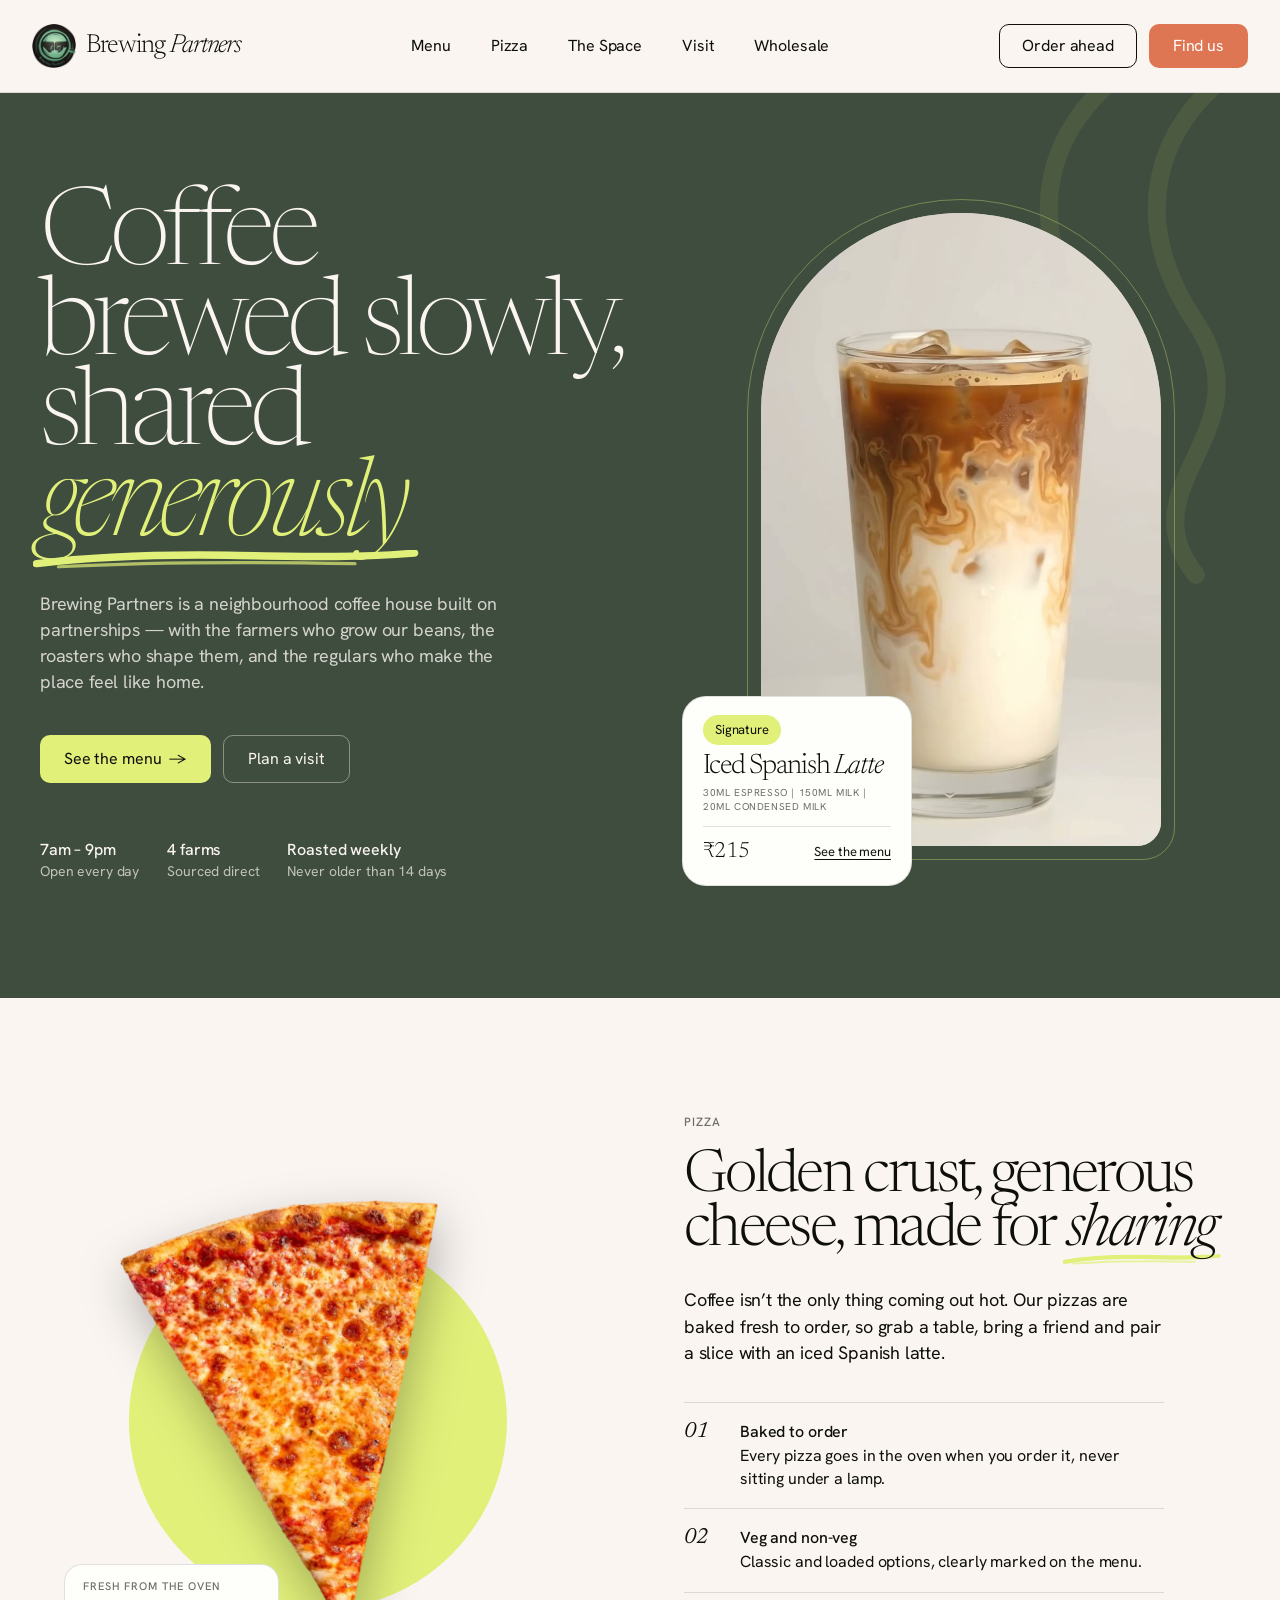
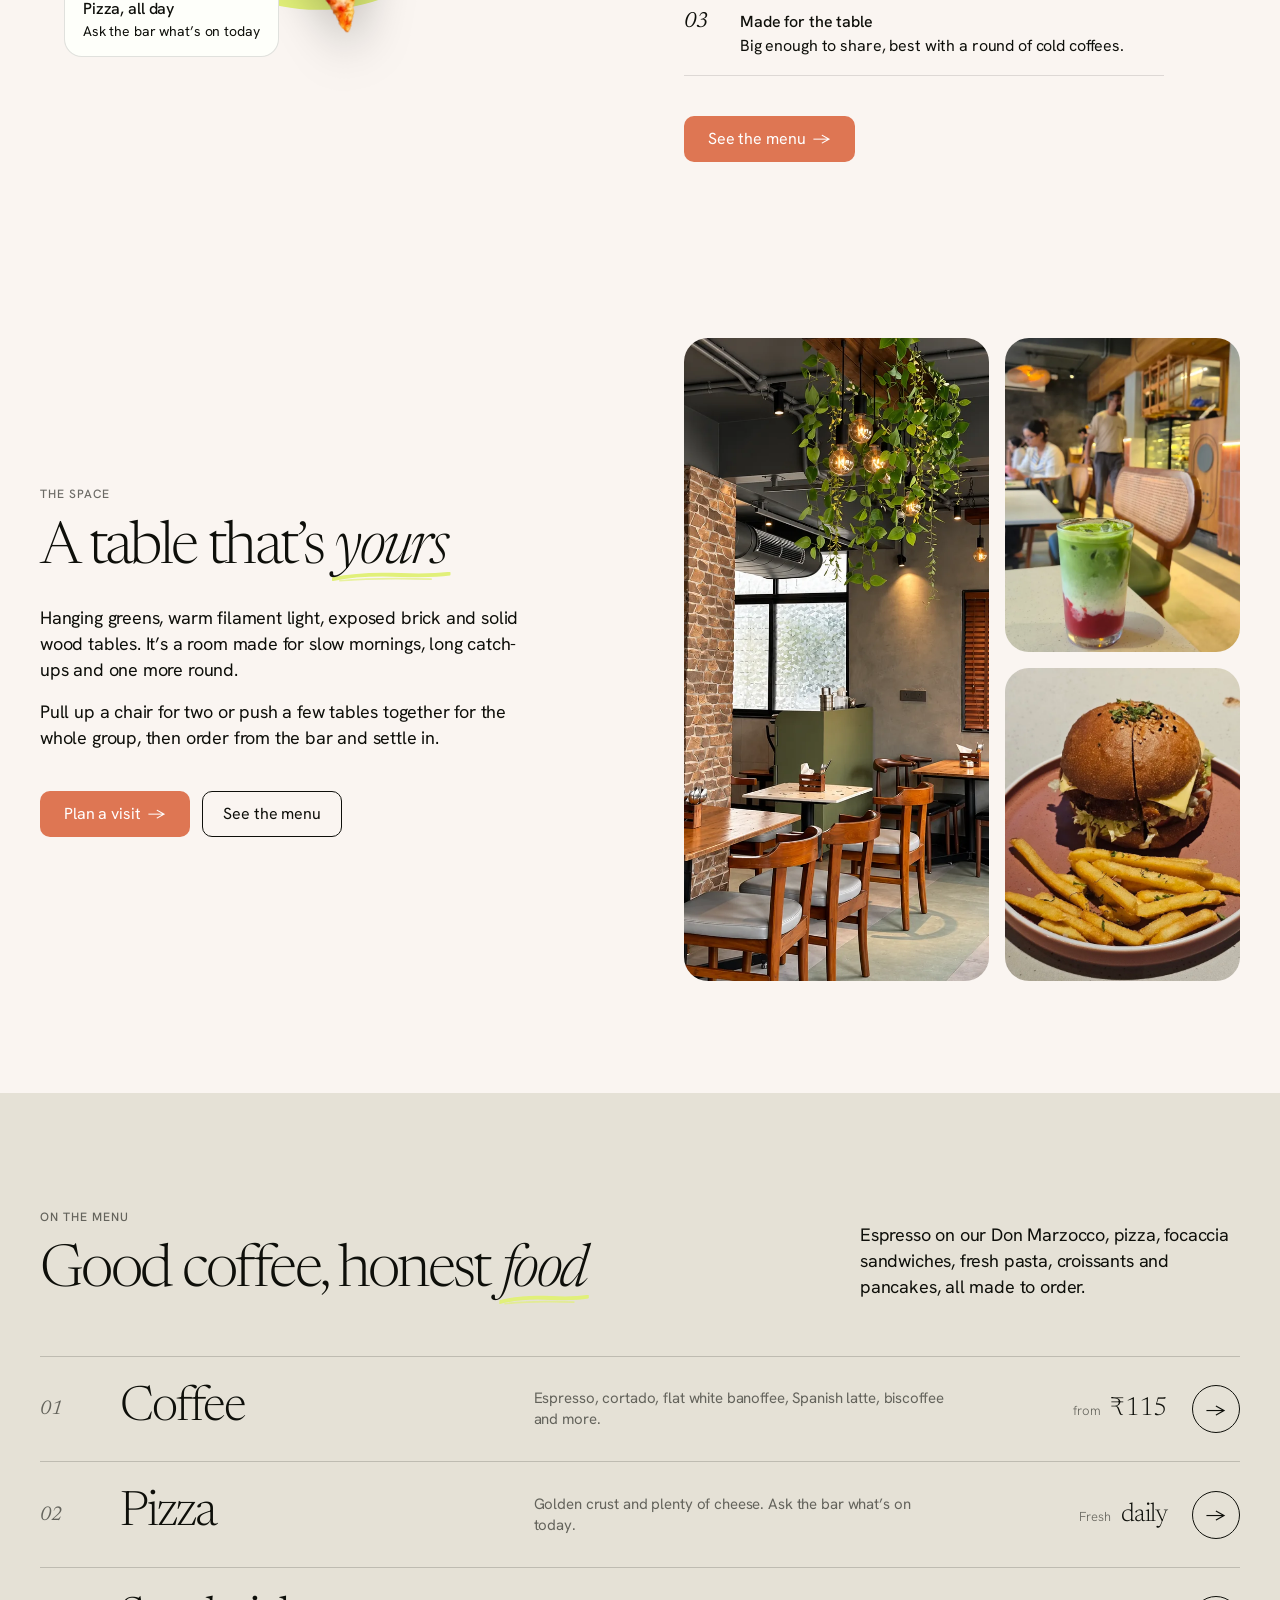
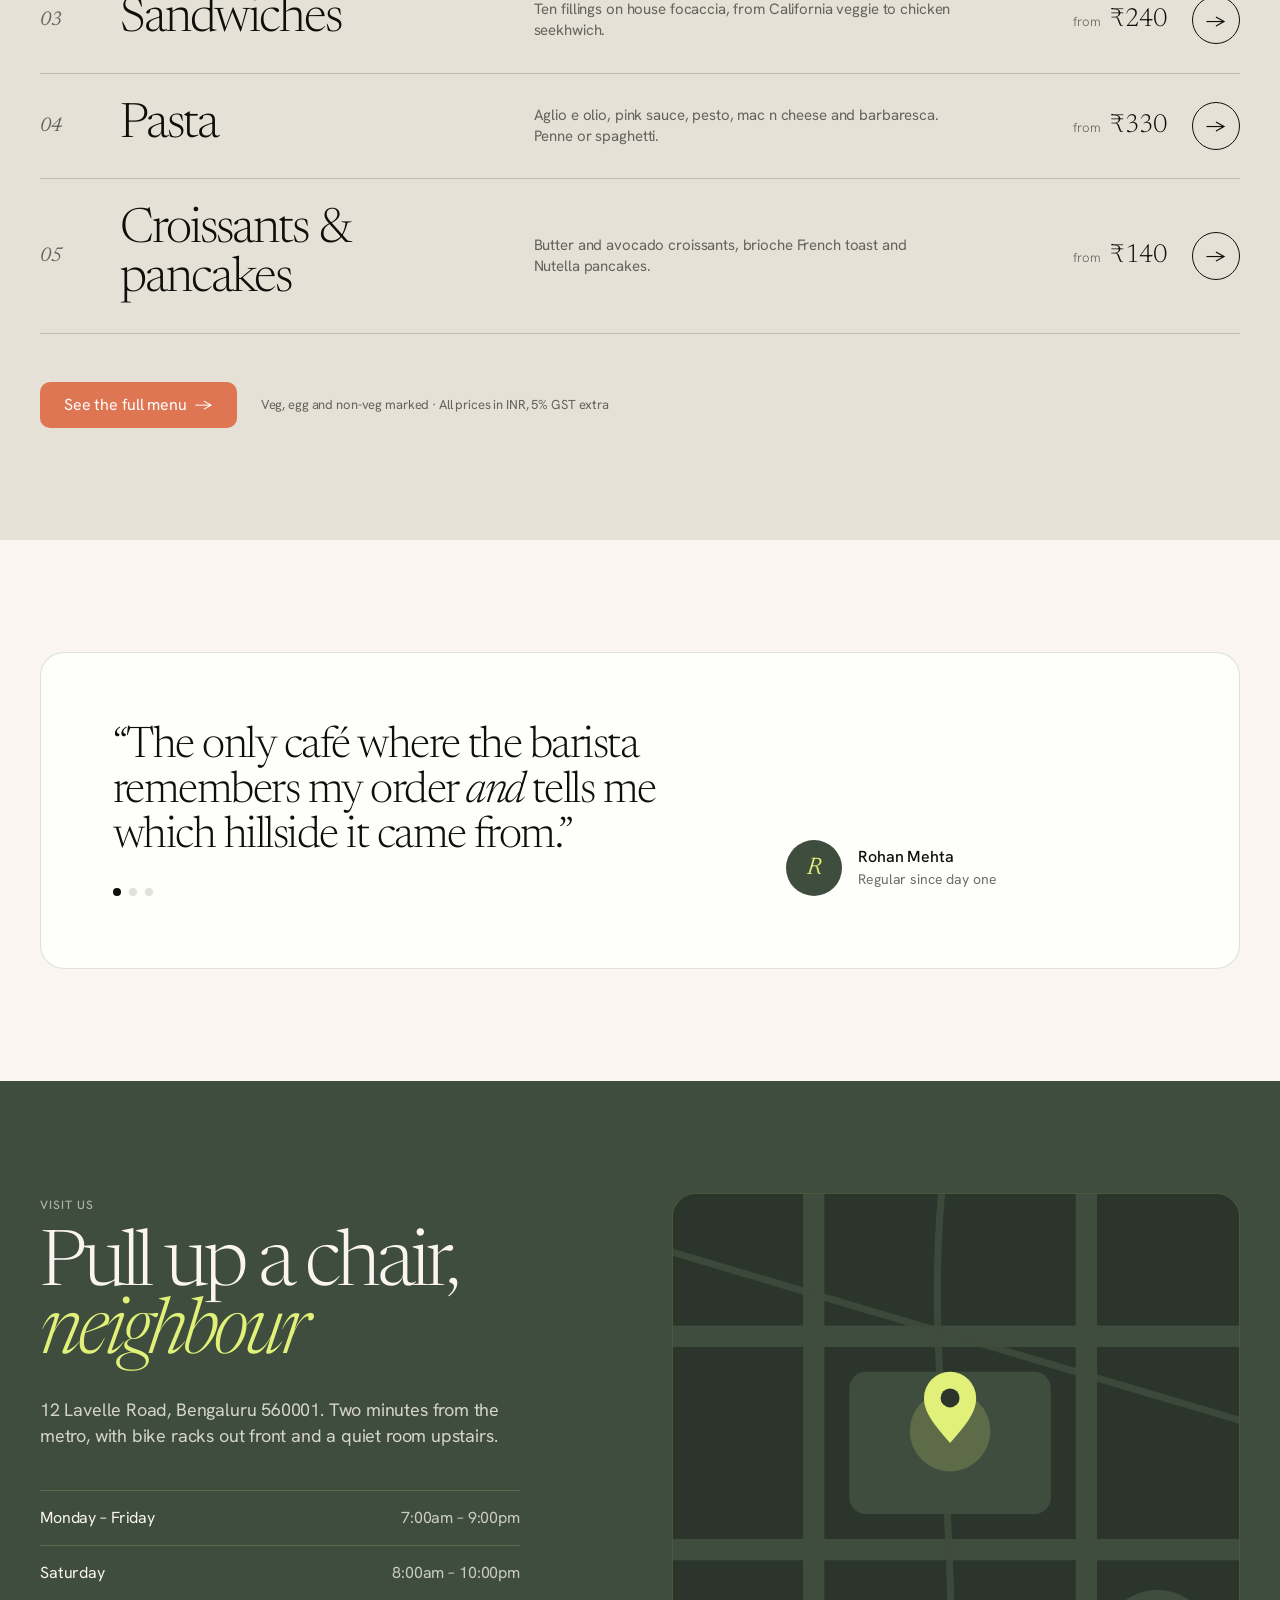
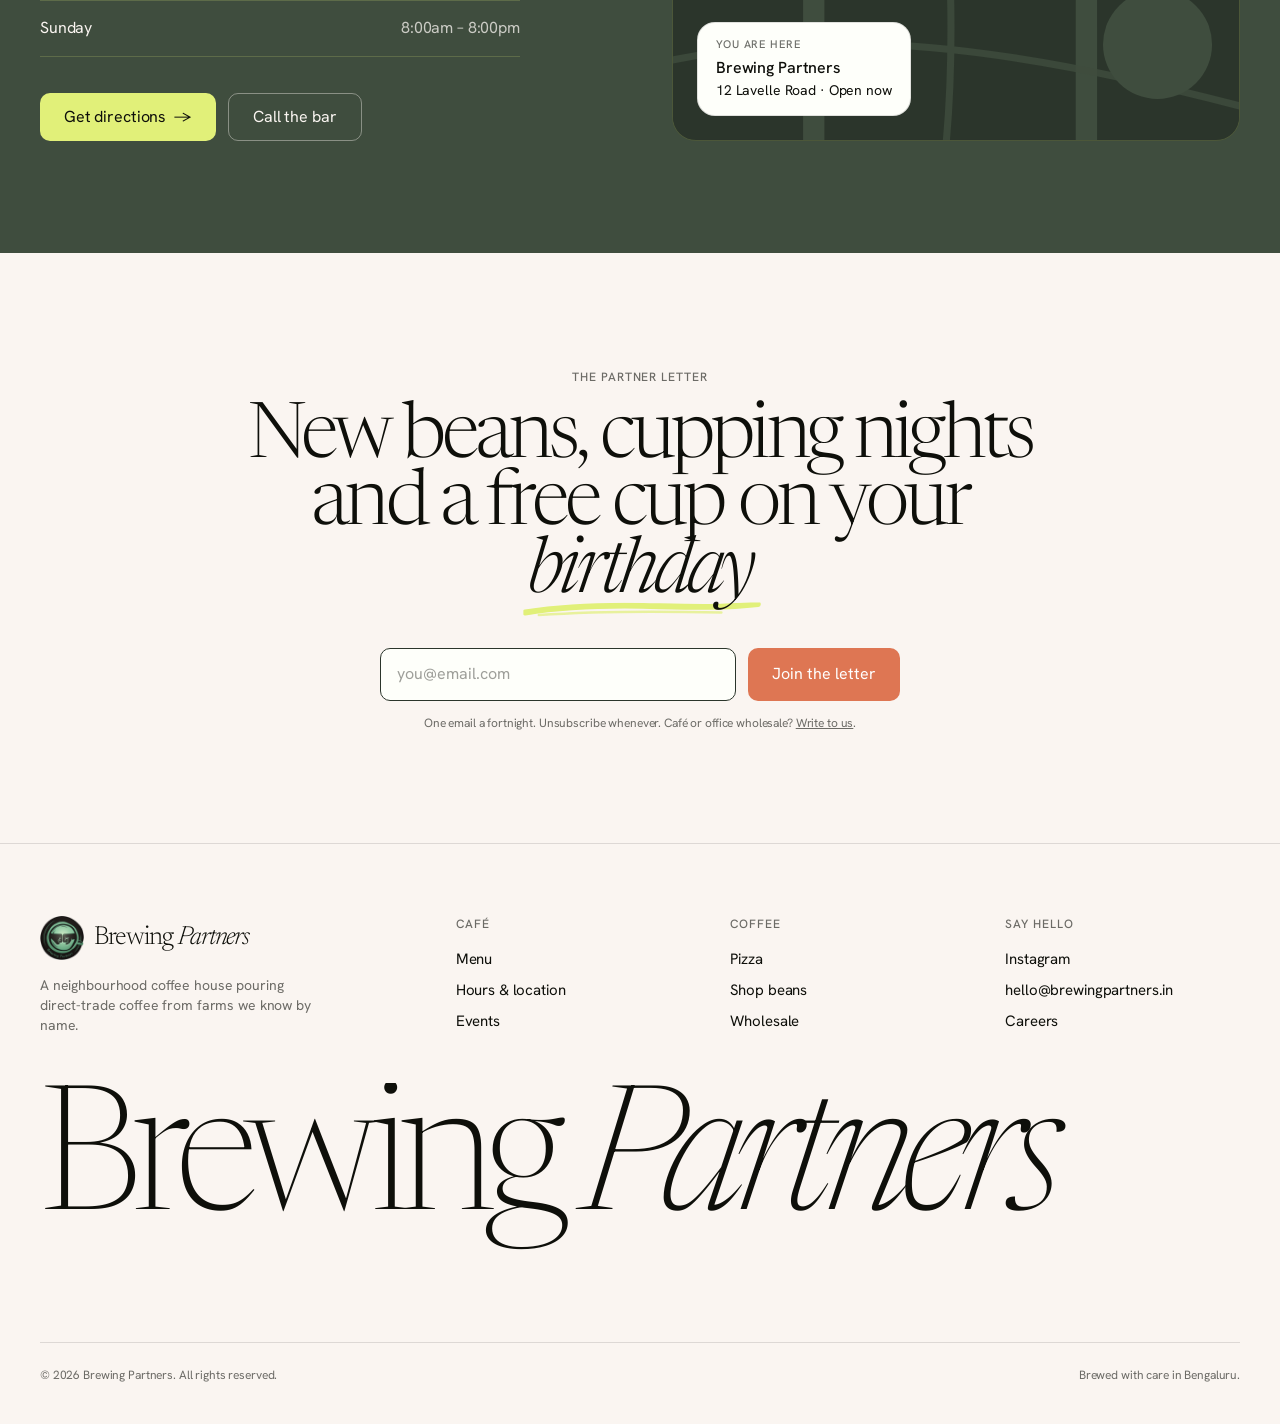
==== index.html @ fd9e10a8 "Add Brewing Partners landing page and menu Static site with a landing page (rotating iced Spanish la" ====
<!doctype html>
<html lang="en">
<head>
  <meta charset="utf-8">
  <meta name="viewport" content="width=device-width, initial-scale=1">
  <title>Brewing Partners — Coffee brewed slowly, shared generously</title>
  <meta name="description" content="Brewing Partners is a neighbourhood coffee house pouring single-origin coffee from farms we know by name.">
  <link rel="icon" type="image/png" href="assets/favicon.png">
  <link rel="apple-touch-icon" href="assets/logo-192.png">
  <link rel="preconnect" href="https://fonts.googleapis.com">
  <link rel="preconnect" href="https://fonts.gstatic.com" crossorigin>
  <link href="https://fonts.googleapis.com/css2?family=Hanken+Grotesk:wght@300;400;500&family=Newsreader:ital,opsz,wght@0,6..72,200;0,6..72,300;0,6..72,400;1,6..72,200;1,6..72,300;1,6..72,400&display=swap" rel="stylesheet">
  <link rel="stylesheet" href="css/styles.css">
  <script>document.documentElement.classList.add('js')</script>
</head>
<body>

  <!-- Nav -->
  <header class="nav" id="nav">
    <div class="container">
      <a href="#" class="logo" aria-label="Brewing Partners home">
        <img src="assets/logo-192.png" alt="" width="44" height="44">
        <span>Brewing <em>Partners</em></span>
      </a>
      <ul class="nav-links">
        <li><a href="menu.html">Menu</a></li>
        <li><a href="#pizza">Pizza</a></li>
        <li><a href="#space">The Space</a></li>
        <li><a href="#visit">Visit</a></li>
        <li><a href="#wholesale">Wholesale</a></li>
      </ul>
      <div class="nav-actions">
        <a href="menu.html" class="btn btn-outline">Order ahead</a>
        <a href="#visit" class="btn btn-primary">Find us</a>
        <button class="nav-toggle" aria-label="Open menu" aria-expanded="false"><span></span><span></span></button>
      </div>
    </div>
  </header>

  <main>
    <!-- Hero -->
    <section class="hero on-dark">
      <svg class="hero-steam" viewBox="0 0 200 300" fill="none" aria-hidden="true">
        <path d="M60 290c-40-50 40-80 0-140S40 40 80 10" stroke="#e1f079" stroke-width="10" stroke-linecap="round"/>
        <path d="M120 290c-40-50 40-80 0-140s-20-110 20-140" stroke="#e1f079" stroke-width="10" stroke-linecap="round"/>
      </svg>
      <div class="container hero-grid">
        <div>
          <h1 class="display">Coffee brewed slowly, shared <span class="mark">generously</span></h1>
          <p class="lead">Brewing Partners is a neighbourhood coffee house built on partnerships — with the farmers who grow our beans, the roasters who shape them, and the regulars who make the place feel like home.</p>
          <div class="hero-ctas">
            <a href="menu.html" class="btn btn-lime">See the menu <span class="arrow">→</span></a>
            <a href="#visit" class="btn btn-ghost-light">Plan a visit</a>
          </div>
          <div class="hero-meta">
            <div><strong>7am – 9pm</strong>Open every day</div>
            <div><strong>4 farms</strong>Sourced direct</div>
            <div><strong>Roasted weekly</strong>Never older than 14 days</div>
          </div>
        </div>

        <div class="stage">
          <div class="arch-frame">
            <video autoplay muted loop playsinline preload="auto" poster="assets/spanish-latte-poster.jpg" aria-label="An iced Spanish latte slowly rotating">
              <source src="assets/spanish-latte.mp4" type="video/mp4">
            </video>
          </div>

          <div class="card-float drink-card">
            <span class="chip lime">Signature</span>
            <div class="drink-title">Iced Spanish <em>Latte</em></div>
            <p class="drink-desc">30ml espresso | 150ml milk | 20ml condensed milk</p>
            <div class="drink-price"><span class="price">₹215</span><a href="menu.html#coffee">See the menu</a></div>
          </div>
          </div>
        </div>
      </div>
    </section>


    <!-- Feature: pizza -->
    <section class="feature" id="pizza">
      <div class="container feature-grid">
        <div class="feature-media pizza-media reveal">
          <div class="pizza-sun" aria-hidden="true"></div>
          <img src="assets/menu-pizza.webp" alt="A slice of cheese pizza with a golden crust" width="450" height="600" loading="lazy">
          <div class="media-badge">
            <div class="label-sm">Fresh from the oven</div>
            <div class="order-name">Pizza, all day</div>
            <div class="order-detail">Ask the bar what’s on today</div>
          </div>
        </div>
        <div class="feature-copy reveal">
          <span class="eyebrow">Pizza</span>
          <h2 class="h2">Golden crust, generous cheese, made for <span class="mark">sharing</span></h2>
          <p class="lead">Coffee isn’t the only thing coming out hot. Our pizzas are baked fresh to order, so grab a table, bring a friend and pair a slice with an iced Spanish latte.</p>
          <ul class="feature-list">
            <li><span class="num">01</span><div><b>Baked to order</b>Every pizza goes in the oven when you order it, never sitting under a lamp.</div></li>
            <li><span class="num">02</span><div><b>Veg and non-veg</b>Classic and loaded options, clearly marked on the menu.</div></li>
            <li><span class="num">03</span><div><b>Made for the table</b>Big enough to share, best with a round of cold coffees.</div></li>
          </ul>
          <div class="hero-ctas">
            <a href="menu.html" class="btn btn-primary">See the menu <span class="arrow">→</span></a>
          </div>
        </div>
      </div>
    </section>

    <!-- Feature: space -->
    <section class="feature" id="space">
      <div class="container feature-grid reverse">
        <div class="space-collage reveal">
          <img class="tall" src="assets/space-interior.webp" alt="Inside Brewing Partners: wooden tables, exposed brick and hanging plants under warm filament lights" width="1000" height="1250" loading="lazy">
          <img src="assets/space-matcha.webp" alt="An iced layered matcha drink on a table in the café" width="720" height="961" loading="lazy">
          <img src="assets/space-burger.webp" alt="A burger with fries served on a terracotta plate" width="720" height="960" loading="lazy">
        </div>
        <div class="feature-copy reveal">
          <span class="eyebrow">The space</span>
          <h2 class="h2">A table that’s <span class="mark">yours</span></h2>
          <p class="lead">Hanging greens, warm filament light, exposed brick and solid wood tables. It’s a room made for slow mornings, long catch-ups and one more round.</p>
          <p class="lead">Pull up a chair for two or push a few tables together for the whole group, then order from the bar and settle in.</p>
          <div class="hero-ctas">
            <a href="#visit" class="btn btn-primary">Plan a visit <span class="arrow">→</span></a>
            <a href="menu.html" class="btn btn-outline">See the menu</a>
          </div>
        </div>
      </div>
    </section>

    <!-- Menu -->
    <section class="menu" id="menu">
      <div class="container">
        <div class="section-head reveal">
          <div>
            <span class="eyebrow">On the menu</span>
            <h2 class="h2">Good coffee, honest <span class="mark">food</span></h2>
          </div>
          <p class="lead">Espresso on our Don Marzocco, pizza, focaccia sandwiches, fresh pasta, croissants and pancakes, all made to order.</p>
        </div>
        <div class="menu-index">
          <a href="menu.html#coffee" class="mi-row reveal">
            <span class="mi-num">01</span>
            <span class="mi-name">Coffee</span>
            <span class="mi-desc">Espresso, cortado, flat white banoffee, Spanish latte, biscoffee and more.</span>
            <span class="mi-price"><small>from</small> ₹115</span>
            <span class="mi-arrow" aria-hidden="true">→</span>
          </a>
          <a href="menu.html" class="mi-row reveal">
            <span class="mi-num">02</span>
            <span class="mi-name">Pizza</span>
            <span class="mi-desc">Golden crust and plenty of cheese. Ask the bar what’s on today.</span>
            <span class="mi-price"><small>Fresh</small> daily</span>
            <span class="mi-arrow" aria-hidden="true">→</span>
          </a>
          <a href="menu.html#sandwiches" class="mi-row reveal">
            <span class="mi-num">03</span>
            <span class="mi-name">Sandwiches</span>
            <span class="mi-desc">Ten fillings on house focaccia, from California veggie to chicken seekhwich.</span>
            <span class="mi-price"><small>from</small> ₹240</span>
            <span class="mi-arrow" aria-hidden="true">→</span>
          </a>
          <a href="menu.html#pasta" class="mi-row reveal">
            <span class="mi-num">04</span>
            <span class="mi-name">Pasta</span>
            <span class="mi-desc">Aglio e olio, pink sauce, pesto, mac n cheese and barbaresca. Penne or spaghetti.</span>
            <span class="mi-price"><small>from</small> ₹330</span>
            <span class="mi-arrow" aria-hidden="true">→</span>
          </a>
          <a href="menu.html#croissants" class="mi-row reveal">
            <span class="mi-num">05</span>
            <span class="mi-name">Croissants &amp; pancakes</span>
            <span class="mi-desc">Butter and avocado croissants, brioche French toast and Nutella pancakes.</span>
            <span class="mi-price"><small>from</small> ₹140</span>
            <span class="mi-arrow" aria-hidden="true">→</span>
          </a>
        </div>
        <div class="menu-foot">
          <a href="menu.html" class="btn btn-primary">See the full menu <span class="arrow">→</span></a>
          <span class="menu-foot-note">Veg, egg and non-veg marked · All prices in INR, 5% GST extra</span>
        </div>
      </div>
    </section>


    <!-- Quote -->
    <section class="quote">
      <div class="container">
        <div class="quote-card reveal">
          <div>
            <blockquote id="quote-text">“The only café where the barista remembers my order <em>and</em> tells me which hillside it came from.”</blockquote>
            <div class="quote-dots" role="tablist" aria-label="Testimonials">
              <button class="active" aria-label="Testimonial 1"></button>
              <button aria-label="Testimonial 2"></button>
              <button aria-label="Testimonial 3"></button>
            </div>
          </div>
          <div class="quote-by">
            <div class="avatar" id="quote-initial">R</div>
            <div><b id="quote-name">Rohan Mehta</b><span id="quote-role">Regular since day one</span></div>
          </div>
        </div>
      </div>
    </section>

    <!-- Visit -->
    <section class="visit on-dark" id="visit">
      <div class="container visit-grid">
        <div class="reveal">
          <span class="eyebrow" style="color:rgba(250,245,241,.6)">Visit us</span>
          <h2 class="h1">Pull up a chair, <span class="mark">neighbour</span></h2>
          <p class="lead">12 Lavelle Road, Bengaluru 560001. Two minutes from the metro, with bike racks out front and a quiet room upstairs.</p>
          <div class="hours">
            <div><span>Monday – Friday</span><span>7:00am – 9:00pm</span></div>
            <div><span>Saturday</span><span>8:00am – 10:00pm</span></div>
            <div><span>Sunday</span><span>8:00am – 8:00pm</span></div>
          </div>
          <div class="hero-ctas">
            <a href="#" class="btn btn-lime">Get directions <span class="arrow">→</span></a>
            <a href="tel:+910000000000" class="btn btn-ghost-light">Call the bar</a>
          </div>
        </div>
        <div class="map-card reveal">
          <svg viewBox="0 0 500 460" preserveAspectRatio="xMidYMid slice" aria-hidden="true">
            <rect width="500" height="460" fill="#2b352b"/>
            <g stroke="#3f4d3e" stroke-width="18" fill="none" stroke-linecap="round">
              <path d="M-20 120h540M-20 300h540M130 -20v500M360 -20v500"/>
            </g>
            <g stroke="#3f4d3e" stroke-width="6" fill="none" opacity=".8">
              <path d="M-20 40l540 160M-20 400c160-40 320-20 540 40M240 -20c-20 160 20 320 0 500"/>
            </g>
            <rect x="160" y="150" width="170" height="120" rx="14" fill="#3f4d3e"/>
            <circle cx="420" cy="380" r="46" fill="#3f4d3e"/>
            <g transform="translate(245 160)">
              <circle cx="0" cy="40" r="34" fill="#e1f079" opacity=".18"/>
              <path d="M0 50c-14-16-22-26-22-38a22 22 0 0 1 44 0c0 12-8 22-22 38z" fill="#e1f079"/>
              <circle cx="0" cy="12" r="8" fill="#2b352b"/>
            </g>
          </svg>
          <div class="media-badge">
            <div class="label-sm">You are here</div>
            <div class="order-name">Brewing Partners</div>
            <div class="order-detail">12 Lavelle Road · Open now</div>
          </div>
        </div>
      </div>
    </section>

    <!-- Newsletter -->
    <section class="signup" id="wholesale">
      <div class="container">
        <span class="eyebrow reveal">The Partner Letter</span>
        <h2 class="h1 reveal">New beans, cupping nights and a free cup on your <span class="mark">birthday</span></h2>
        <form class="signup-form reveal" id="signup-form" novalidate>
          <label for="email" class="sr-only" style="position:absolute;left:-9999px">Email address</label>
          <input class="input" id="email" type="email" placeholder="you@email.com" required>
          <button class="btn btn-primary" type="submit">Join the letter</button>
        </form>
        <p class="form-note" id="form-note">One email a fortnight. Unsubscribe whenever. Café or office wholesale? <a href="mailto:hello@brewingpartners.in" style="text-decoration:underline">Write to us</a>.</p>
      </div>
    </section>
  </main>

  <!-- Footer -->
  <footer class="footer">
    <div class="container">
      <div class="footer-grid">
        <div>
          <a href="#" class="logo">
            <img src="assets/logo-192.png" alt="" width="44" height="44">
            <span>Brewing <em>Partners</em></span>
          </a>
          <p>A neighbourhood coffee house pouring direct-trade coffee from farms we know by name.</p>
        </div>
        <div>
          <h4>Café</h4>
          <ul><li><a href="menu.html">Menu</a></li><li><a href="#visit">Hours &amp; location</a></li><li><a href="#space">Events</a></li></ul>
        </div>
        <div>
          <h4>Coffee</h4>
          <ul><li><a href="#pizza">Pizza</a></li><li><a href="#">Shop beans</a></li><li><a href="#wholesale">Wholesale</a></li></ul>
        </div>
        <div>
          <h4>Say hello</h4>
          <ul><li><a href="#">Instagram</a></li><li><a href="mailto:hello@brewingpartners.in">hello@brewingpartners.in</a></li><li><a href="#">Careers</a></li></ul>
        </div>
      </div>
      <div class="footer-word" aria-hidden="true">Brewing <em>Partners</em></div>
      <div class="footer-base">
        <span>© <span id="year">2026</span> Brewing Partners. All rights reserved.</span>
        <span>Brewed with care in Bengaluru.</span>
      </div>
    </div>
  </footer>

  <script src="js/main.js"></script>
</body>
</html>
---- css/styles.css ----
/* ==========================================================================
   Brewing Partners — Landing page
   Design language adapted from the Kindsight style reference:
   cream paper, olive ink, terracotta CTA, one flash of chartreuse.
   ========================================================================== */

:root {
  /* Colors */
  --color-cream-paper: #faf5f1;
  --color-soft-linen: #fefffa;
  --color-ink-black: #0e0f0a;
  --color-pure-white: #ffffff;
  --color-warm-sand: #e5e1d6;
  --color-olive-grove: #3f4d3e;
  --color-chartreuse-spark: #e1f079;
  --color-terracotta-cta: #de7653;
  --color-coral-outline: #e7573d;
  --color-deep-olive: #2b352b;

  --hairline: rgba(14, 15, 10, 0.12);
  --hairline-dark: rgba(225, 240, 121, 0.18);
  --ink-60: rgba(14, 15, 10, 0.6);

  /* Fonts — free substitutes for Times Now / Founders Grotesk */
  --font-display: 'Newsreader', 'Times New Roman', serif;
  --font-body: 'Hanken Grotesk', ui-sans-serif, system-ui, -apple-system, 'Segoe UI', sans-serif;

  /* Radii */
  --radius-cards: 24px;
  --radius-badges: 18px;
  --radius-buttons: 10px;
  --radius-pill: 50px;

  /* Layout */
  --page-max: 1200px;
  --gutter: 32px;
  --section-y: 112px;
}

/* ---------- Base ---------- */
*, *::before, *::after { box-sizing: border-box; }

html { scroll-behavior: smooth; }

body {
  margin: 0;
  background: var(--color-cream-paper);
  color: var(--color-ink-black);
  font-family: var(--font-body);
  font-size: 16px;
  line-height: 1.4;
  letter-spacing: -0.008em;
  -webkit-font-smoothing: antialiased;
}

img, svg { display: block; max-width: 100%; }
a { color: inherit; text-decoration: none; }
p { margin: 0; }

.container {
  max-width: calc(var(--page-max) + var(--gutter) * 2);
  margin: 0 auto;
  padding: 0 var(--gutter);
}

/* ---------- Type ---------- */
.display, .h1, .h2, .h3 {
  font-family: var(--font-display);
  font-weight: 300;
  margin: 0;
}
.display { font-size: clamp(56px, 8.4vw, 116px); line-height: 0.84; letter-spacing: -0.055em; font-weight: 200; }
.h1      { font-size: clamp(44px, 6vw, 80px);  line-height: 0.88; letter-spacing: -0.05em; }
.h2      { font-size: clamp(38px, 4.6vw, 60px); line-height: 0.92; letter-spacing: -0.045em; }
.h3      { font-size: clamp(28px, 3vw, 40px);  line-height: 1;    letter-spacing: -0.034em; }

.lead { font-size: 18px; line-height: 1.45; letter-spacing: -0.01em; max-width: 480px; }
.eyebrow {
  display: inline-block;
  font-size: 12px;
  font-weight: 500;
  letter-spacing: 0.08em;
  text-transform: uppercase;
  color: var(--ink-60);
  margin-bottom: 20px;
}

/* The signature gesture: one italic word, hand-drawn chartreuse underline */
.mark {
  font-style: italic;
  position: relative;
  white-space: nowrap;
  z-index: 0;
}
.mark::after {
  content: '';
  position: absolute;
  left: -2%;
  right: -4%;
  bottom: -0.08em;
  height: 0.2em;
  z-index: -1;
  clip-path: inset(0 0 0 0);
  background: url("data:image/svg+xml,%3Csvg xmlns='http://www.w3.org/2000/svg' viewBox='0 0 300 20' preserveAspectRatio='none'%3E%3Cpath d='M3 13c40-6 92-9 148-8 52 1 98 3 145-2' fill='none' stroke='%23e1f079' stroke-width='7' stroke-linecap='round'/%3E%3Cpath d='M20 16c60-4 140-5 230-3' fill='none' stroke='%23e1f079' stroke-width='3' stroke-linecap='round' opacity='.7'/%3E%3C/svg%3E") no-repeat center / 100% 100%;
}
.on-dark .mark { color: var(--color-chartreuse-spark); }

/* Draw the underline left-to-right when the word scrolls into view.
   Hidden only when JS is running, so it still shows without JS. */
.js .mark::after {
  clip-path: inset(0 100% 0 0);
  transition: clip-path 1s cubic-bezier(.65, 0, .35, 1) .35s;
}
.js .mark.drawn::after { clip-path: inset(0 0 0 0); }
@media (prefers-reduced-motion: reduce) {
  .js .mark::after { clip-path: inset(0 0 0 0); transition: none; }
}

/* ---------- Buttons ---------- */
.btn {
  display: inline-flex;
  align-items: center;
  justify-content: center;
  gap: 8px;
  font-family: var(--font-body);
  font-size: 16px;
  font-weight: 400;
  line-height: 1;
  padding: 15px 24px;
  border-radius: var(--radius-buttons);
  border: 0;
  cursor: pointer;
  transition: transform .2s ease, background-color .2s ease, color .2s ease;
}
.btn:hover { transform: translateY(-1px); }
.btn-primary { background: var(--color-terracotta-cta); color: var(--color-pure-white); }
.btn-primary:hover { background: #d1673f; }
.btn-lime { background: var(--color-chartreuse-spark); color: var(--color-ink-black); }
.btn-outline { background: transparent; color: var(--color-ink-black); border: 1px solid var(--color-ink-black); padding: 10px 20px; }
.btn-ghost-light { background: transparent; color: var(--color-cream-paper); border: 1px solid rgba(250,245,241,.4); }
.btn-ghost-light:hover { border-color: var(--color-cream-paper); }
.btn-pill { background: transparent; color: var(--color-coral-outline); border: 2px solid var(--color-coral-outline); border-radius: var(--radius-pill); padding: 12px 24px; }
.btn .arrow { transition: transform .2s ease; }
.btn:hover .arrow { transform: translateX(3px); }

/* ---------- Nav ---------- */
.nav {
  background: var(--color-cream-paper);
  border-bottom: 1px solid var(--hairline);
}
.nav .container {
  display: flex;
  align-items: center;
  justify-content: space-between;
  max-width: calc(1360px + var(--gutter) * 2);
  height: 92px;
  gap: 32px;
}
.logo {
  display: flex;
  align-items: center;
  gap: 10px;
  font-family: var(--font-display);
  font-size: 26px;
  font-weight: 300;
  letter-spacing: -0.04em;
}
.logo em { font-style: italic; }
.logo img { width: 44px; height: 44px; flex: none; }
.nav-links { display: flex; gap: 16px; list-style: none; margin: 0; padding: 0; }
.nav-links a { padding: 10px 12px; font-size: 16px; border-radius: 6px; transition: background .2s; }
.nav-links a:hover { background: var(--color-warm-sand); }
.nav-actions { display: flex; gap: 12px; align-items: center; }
.nav-actions .btn-outline { padding: 13px 22px; }
.nav-actions .btn-primary { padding: 14px 24px; }
.nav-toggle {
  display: none;
  background: none;
  border: 1px solid var(--color-ink-black);
  border-radius: var(--radius-buttons);
  width: 44px; height: 44px;
  cursor: pointer;
}
.nav-toggle span { display: block; width: 18px; height: 1px; background: var(--color-ink-black); margin: 5px auto; }

/* ---------- Hero ---------- */
.hero {
  background: var(--color-olive-grove);
  color: var(--color-cream-paper);
  padding: 96px 0 112px;
  overflow: hidden;
  position: relative;
}
.hero-grid {
  display: grid;
  grid-template-columns: 1.05fr 1fr;
  gap: 56px;
  align-items: center;
}
.hero .display { color: var(--color-cream-paper); }
.hero .lead { color: rgba(250, 245, 241, 0.8); margin-top: 36px; }
.hero-ctas { display: flex; flex-wrap: wrap; gap: 12px; margin-top: 40px; }
.hero-meta {
  display: flex;
  gap: 28px;
  margin-top: 56px;
  font-size: 14px;
  color: rgba(250, 245, 241, 0.7);
}
.hero-meta strong { display: block; color: var(--color-cream-paper); font-weight: 500; font-size: 16px; }

/* Hero stage — rotating iced Spanish latte in an arch, echoing the printed menu */
.stage {
  position: relative;
  display: flex;
  justify-content: center;
  padding: 24px 0 40px;
}
.arch-frame {
  position: relative;
  width: 400px;
  aspect-ratio: 720 / 1140;
  border-radius: 200px 200px var(--radius-cards) var(--radius-cards);
  background: #ddd6ce; /* matches the video's backdrop while it loads */
}
.arch-frame::before {
  content: '';
  position: absolute;
  inset: -14px;
  border: 1px solid rgba(225, 240, 121, 0.35);
  border-radius: 214px 214px 32px 32px;
  pointer-events: none;
}
.arch-frame video {
  display: block;
  width: 100%;
  height: 100%;
  object-fit: cover;
  border-radius: inherit;
}
.card-float {
  position: absolute;
  background: var(--color-soft-linen);
  color: var(--color-ink-black);
  border: 1px solid var(--hairline);
  border-radius: var(--radius-cards);
  box-shadow: 0 1px 2px rgba(14, 15, 10, 0.04);
}
.label-sm { font-size: 11px; font-weight: 500; letter-spacing: .08em; text-transform: uppercase; color: var(--ink-60); }
.chip {
  display: inline-block;
  font-size: 13px;
  padding: 6px 12px;
  border-radius: var(--radius-badges);
  background: var(--color-warm-sand);
}
.chip.lime { background: var(--color-chartreuse-spark); }

.drink-card { left: 0; bottom: 0; width: 230px; padding: 18px 20px; }
.drink-title { font-family: var(--font-display); font-weight: 300; font-size: 28px; line-height: .95; letter-spacing: -0.04em; margin-top: 8px; }
.drink-title em { font-style: italic; }
.drink-desc { margin-top: 6px; font-size: 10px; letter-spacing: .06em; text-transform: uppercase; color: var(--ink-60); }
.drink-price {
  display: flex; justify-content: space-between; align-items: center;
  margin-top: 12px; padding-top: 10px;
  border-top: 1px solid var(--hairline);
  font-size: 13px;
}
.drink-price .price { font-family: var(--font-display); font-weight: 300; font-size: 22px; letter-spacing: -0.02em; }
.drink-price a { text-decoration: underline; text-underline-offset: 3px; }

.order-name { font-weight: 500; font-size: 16px; margin-top: 6px; }
.order-detail { font-size: 14px; margin-top: 2px; }

.hero-steam {
  position: absolute;
  right: -60px; top: -40px;
  width: 360px;
  opacity: .08;
  pointer-events: none;
}

/* ---------- Feature sections ---------- */
.feature { padding: 64px 0 var(--section-y); }
#pizza { padding-top: var(--section-y); }
.feature-media.pizza-media { background: transparent; overflow: visible; }
.pizza-sun {
  position: absolute;
  width: 68%;
  aspect-ratio: 1;
  border-radius: 50%;
  background: var(--color-chartreuse-spark);
  top: 50%;
  left: 50%;
  transform: translate(-50%, -54%);
}
.pizza-media img {
  position: absolute;
  top: 50%;
  left: 50%;
  height: 88%;
  width: auto;
  transform: translate(-50%, -54%) rotate(-12deg);
  filter: drop-shadow(0 18px 24px rgba(0, 0, 0, 0.28));
  transition: transform .6s ease;
}
.pizza-media:hover img { transform: translate(-50%, -54%) rotate(-6deg) scale(1.03); }
.pizza-media .media-badge { z-index: 1; }
.feature-grid {
  display: grid;
  grid-template-columns: 1fr 1fr;
  gap: 88px;
  align-items: center;
}
.feature-grid.reverse .feature-media { order: 2; }
.feature-media {
  border-radius: var(--radius-cards);
  overflow: hidden;
  aspect-ratio: 5 / 4.4;
  position: relative;
}
.space-collage {
  display: grid;
  grid-template-columns: 1.3fr 1fr;
  grid-template-rows: 1fr 1fr;
  gap: 16px;
  aspect-ratio: 1 / 1.02;
}
.feature-grid.reverse .space-collage { order: 2; }
.space-collage img {
  width: 100%;
  height: 100%;
  object-fit: cover;
  border-radius: var(--radius-cards);
}
.space-collage .tall { grid-row: span 2; }
.feature-copy .h2 { margin-bottom: 28px; }
.feature-copy .lead + .lead { margin-top: 16px; }
.feature-list {
  list-style: none;
  padding: 0;
  margin: 36px 0 0;
  display: grid;
  gap: 0;
  max-width: 480px;
}
.feature-list li {
  display: grid;
  grid-template-columns: 40px 1fr;
  gap: 16px;
  padding: 18px 0;
  border-top: 1px solid var(--hairline);
  font-size: 16px;
}
.feature-list li:last-child { border-bottom: 1px solid var(--hairline); }
.feature-list .num { font-family: var(--font-display); font-style: italic; font-size: 22px; line-height: 1; }
.feature-list b { font-weight: 500; display: block; margin-bottom: 2px; }

.media-badge {
  position: absolute;
  left: 24px; bottom: 24px;
  background: var(--color-soft-linen);
  border: 1px solid var(--hairline);
  border-radius: var(--radius-badges);
  padding: 14px 18px;
  max-width: 260px;
}
.media-badge .order-name { margin-top: 4px; }

/* ---------- Menu ---------- */
.menu { background: var(--color-warm-sand); padding: var(--section-y) 0; }
.section-head {
  display: flex;
  justify-content: space-between;
  align-items: flex-end;
  gap: 40px;
  margin-bottom: 56px;
}
.section-head .lead { max-width: 380px; }
.menu-index { border-bottom: 1px solid rgba(14, 15, 10, 0.18); }
.mi-row {
  display: grid;
  grid-template-columns: 56px minmax(0, 1.1fr) minmax(0, 1.3fr) 150px 48px;
  align-items: center;
  gap: 24px;
  padding: 28px 0;
  border-top: 1px solid rgba(14, 15, 10, 0.18);
  transition: background-color .25s ease, padding .25s ease;
}
.mi-num { font-family: var(--font-display); font-style: italic; font-size: 20px; color: var(--ink-60); }
.mi-name {
  font-family: var(--font-display);
  font-weight: 300;
  font-size: clamp(32px, 3.8vw, 52px);
  line-height: 1;
  letter-spacing: -0.04em;
}
.mi-desc { font-size: 15px; color: var(--ink-60); max-width: 420px; }
.mi-price {
  font-family: var(--font-display);
  font-weight: 300;
  font-size: 26px;
  letter-spacing: -0.02em;
  text-align: right;
  white-space: nowrap;
}
.mi-price small { font-family: var(--font-body); font-size: 13px; letter-spacing: 0; color: var(--ink-60); margin-right: 4px; }
.mi-arrow {
  width: 48px; height: 48px;
  border-radius: 50%;
  border: 1px solid var(--color-ink-black);
  display: grid; place-items: center;
  font-size: 18px;
  transition: background-color .25s ease, border-color .25s ease, transform .25s ease;
}
.mi-row:hover .mi-name { font-style: italic; }
.mi-row:hover .mi-arrow { background: var(--color-chartreuse-spark); border-color: var(--color-chartreuse-spark); transform: translateX(4px); }
.menu-foot { margin-top: 48px; display: flex; align-items: center; gap: 24px; flex-wrap: wrap; }
.menu-foot-note { font-size: 13px; color: var(--ink-60); }

/* ---------- Quote ---------- */
.quote { padding: var(--section-y) 0; }
.quote-card {
  background: var(--color-soft-linen);
  border: 1px solid var(--hairline);
  border-radius: var(--radius-cards);
  padding: 72px;
  display: grid;
  grid-template-columns: 1.6fr 1fr;
  gap: 64px;
  align-items: end;
}
.quote-card blockquote {
  margin: 0;
  font-family: var(--font-display);
  font-weight: 300;
  font-size: clamp(30px, 3.4vw, 46px);
  line-height: 1.04;
  letter-spacing: -0.035em;
}
.quote-by { display: flex; gap: 16px; align-items: center; }
.avatar {
  width: 56px; height: 56px; border-radius: 50%;
  background: var(--color-olive-grove);
  color: var(--color-chartreuse-spark);
  display: grid; place-items: center;
  font-family: var(--font-display); font-style: italic; font-size: 24px;
  flex: none;
}
.quote-by b { display: block; font-weight: 500; }
.quote-by span { font-size: 14px; color: var(--ink-60); }
.quote-dots { display: flex; gap: 8px; margin-top: 28px; }
.quote-dots button { width: 8px; height: 8px; border-radius: 50%; border: 0; padding: 0; background: var(--hairline); cursor: pointer; }
.quote-dots button.active { background: var(--color-ink-black); }

/* ---------- Visit ---------- */
.visit { background: var(--color-olive-grove); color: var(--color-cream-paper); padding: var(--section-y) 0; }
.visit-grid { display: grid; grid-template-columns: 1fr 1fr; gap: 64px; align-items: stretch; }
.visit .lead { color: rgba(250,245,241,.8); margin-top: 28px; }
.hours {
  margin-top: 40px;
  border-top: 1px solid var(--hairline-dark);
  max-width: 480px;
}
.hours div {
  display: flex; justify-content: space-between;
  padding: 16px 0;
  border-bottom: 1px solid var(--hairline-dark);
  font-size: 16px;
}
.hours div span:last-child { color: rgba(250,245,241,.75); }
.visit .hero-ctas { margin-top: 36px; }
.map-card {
  background: var(--color-deep-olive);
  border-radius: var(--radius-cards);
  border: 1px solid var(--hairline-dark);
  position: relative;
  overflow: hidden;
  min-height: 460px;
}
.map-card svg { position: absolute; inset: 0; width: 100%; height: 100%; }
.map-card .media-badge { color: var(--color-ink-black); }

/* ---------- Newsletter ---------- */
.signup { padding: var(--section-y) 0; text-align: center; }
.signup .h1 { max-width: 880px; margin: 0 auto; }
.signup p.lead { margin: 28px auto 0; text-align: left; }
.signup-form {
  display: flex;
  gap: 12px;
  max-width: 520px;
  margin: 40px auto 0;
}
.input {
  flex: 1;
  font: inherit;
  font-size: 16px;
  color: var(--color-deep-olive);
  background: var(--color-soft-linen);
  border: 1px solid var(--color-deep-olive);
  border-radius: var(--radius-buttons);
  padding: 14px 16px;
  min-width: 0;
}
.input::placeholder { color: rgba(14, 15, 10, .4); }
.input:focus { outline: 2px solid var(--color-chartreuse-spark); outline-offset: 1px; }
.form-note { font-size: 12px; color: var(--ink-60); margin-top: 14px; }
.form-note.ok { color: var(--color-olive-grove); font-weight: 500; }

/* ---------- Footer ---------- */
.footer { border-top: 1px solid var(--hairline); padding: 72px 0 40px; }
.footer-grid { display: grid; grid-template-columns: 1.6fr repeat(3, 1fr); gap: 40px; }
.footer p { font-size: 14px; color: var(--ink-60); margin-top: 16px; max-width: 280px; }
.footer h4 { font-size: 12px; font-weight: 500; letter-spacing: .08em; text-transform: uppercase; color: var(--ink-60); margin: 0 0 16px; }
.footer ul { list-style: none; margin: 0; padding: 0; display: grid; gap: 10px; font-size: 15px; }
.footer ul a:hover { text-decoration: underline; text-underline-offset: 3px; }
.footer-base {
  margin-top: 72px;
  padding-top: 24px;
  border-top: 1px solid var(--hairline);
  display: flex; justify-content: space-between; gap: 16px; flex-wrap: wrap;
  font-size: 12px; color: var(--ink-60);
}
.footer-word {
  font-family: var(--font-display);
  font-weight: 200;
  font-size: clamp(40px, 13.5vw, 200px);
  letter-spacing: -0.065em;
  line-height: 1;
  margin-top: 48px;
  padding-bottom: 0.08em; /* room for the descender on the "g" */
  white-space: nowrap;
  overflow: hidden;
}
.footer-word em { font-style: italic; }

/* ---------- Reveal on scroll ---------- */
.reveal { opacity: 0; transform: translateY(18px); transition: opacity .8s ease, transform .8s ease; }
.reveal.in { opacity: 1; transform: none; }
@media (prefers-reduced-motion: reduce) {
  .reveal { opacity: 1; transform: none; transition: none; }
  html { scroll-behavior: auto; }
}

/* ---------- Responsive ---------- */
@media (max-width: 1080px) {
  .mi-row { grid-template-columns: 40px minmax(0, 1fr) minmax(0, 1.2fr) 130px; }
  .mi-arrow { display: none; }
  .nav-links { display: none; }
  .nav-toggle { display: block; }
  .nav.open .nav-links {
    display: flex; flex-direction: column;
    position: absolute; top: 100%; left: 0; right: 0;
    background: var(--color-cream-paper);
    border-bottom: 1px solid var(--hairline);
    padding: 12px var(--gutter) 24px;
    z-index: 10;
  }
  .nav { position: relative; }
}

@media (max-width: 900px) {
  :root { --section-y: 80px; --gutter: 24px; }
  .hero { padding: 72px 0 80px; }
  .hero-grid, .feature-grid, .visit-grid, .quote-card { grid-template-columns: 1fr; }
  .feature-grid { gap: 48px; }
  .feature-grid.reverse .feature-media, .feature-grid.reverse .space-collage { order: 0; }
  .stage { max-width: 560px; width: 100%; margin: 0 auto; }
  .section-head { flex-direction: column; align-items: flex-start; }
  .quote-card { padding: 48px 32px; gap: 40px; }
  .footer-grid { grid-template-columns: 1fr 1fr; }
}

@media (max-width: 560px) {
  :root { --gutter: 16px; }
  .nav-actions .btn-outline { display: none; }
  .logo { font-size: 22px; white-space: nowrap; }
  .logo img { width: 38px; height: 38px; }
  .btn { white-space: nowrap; }
  .nav-actions .btn-primary { padding: 11px 16px; }
  .stage { flex-direction: column; align-items: center; padding: 16px 0 0; }
  .arch-frame { width: min(300px, 82%); }
  .arch-frame::before { inset: -10px; }
  .drink-card { position: relative; left: auto; bottom: auto; width: min(280px, 86%); margin-top: -40px; padding: 16px 18px; }
  .hero-meta { flex-wrap: wrap; gap: 20px; }
  .mi-row { grid-template-columns: minmax(0, 1fr) auto; gap: 6px 16px; padding: 22px 0; }
  .mi-num { display: none; }
  .mi-desc { grid-column: 1 / -1; grid-row: 2; font-size: 14px; }
  .mi-price { font-size: 22px; }
  .signup-form { flex-direction: column; }
  .pizza-media .media-badge { left: 12px; bottom: 12px; padding: 10px 14px; max-width: 190px; }
  .pizza-media .media-badge .order-name { font-size: 14px; }
  .pizza-media .media-badge .order-detail { font-size: 12px; }
  .footer-grid { grid-template-columns: 1fr; }
}
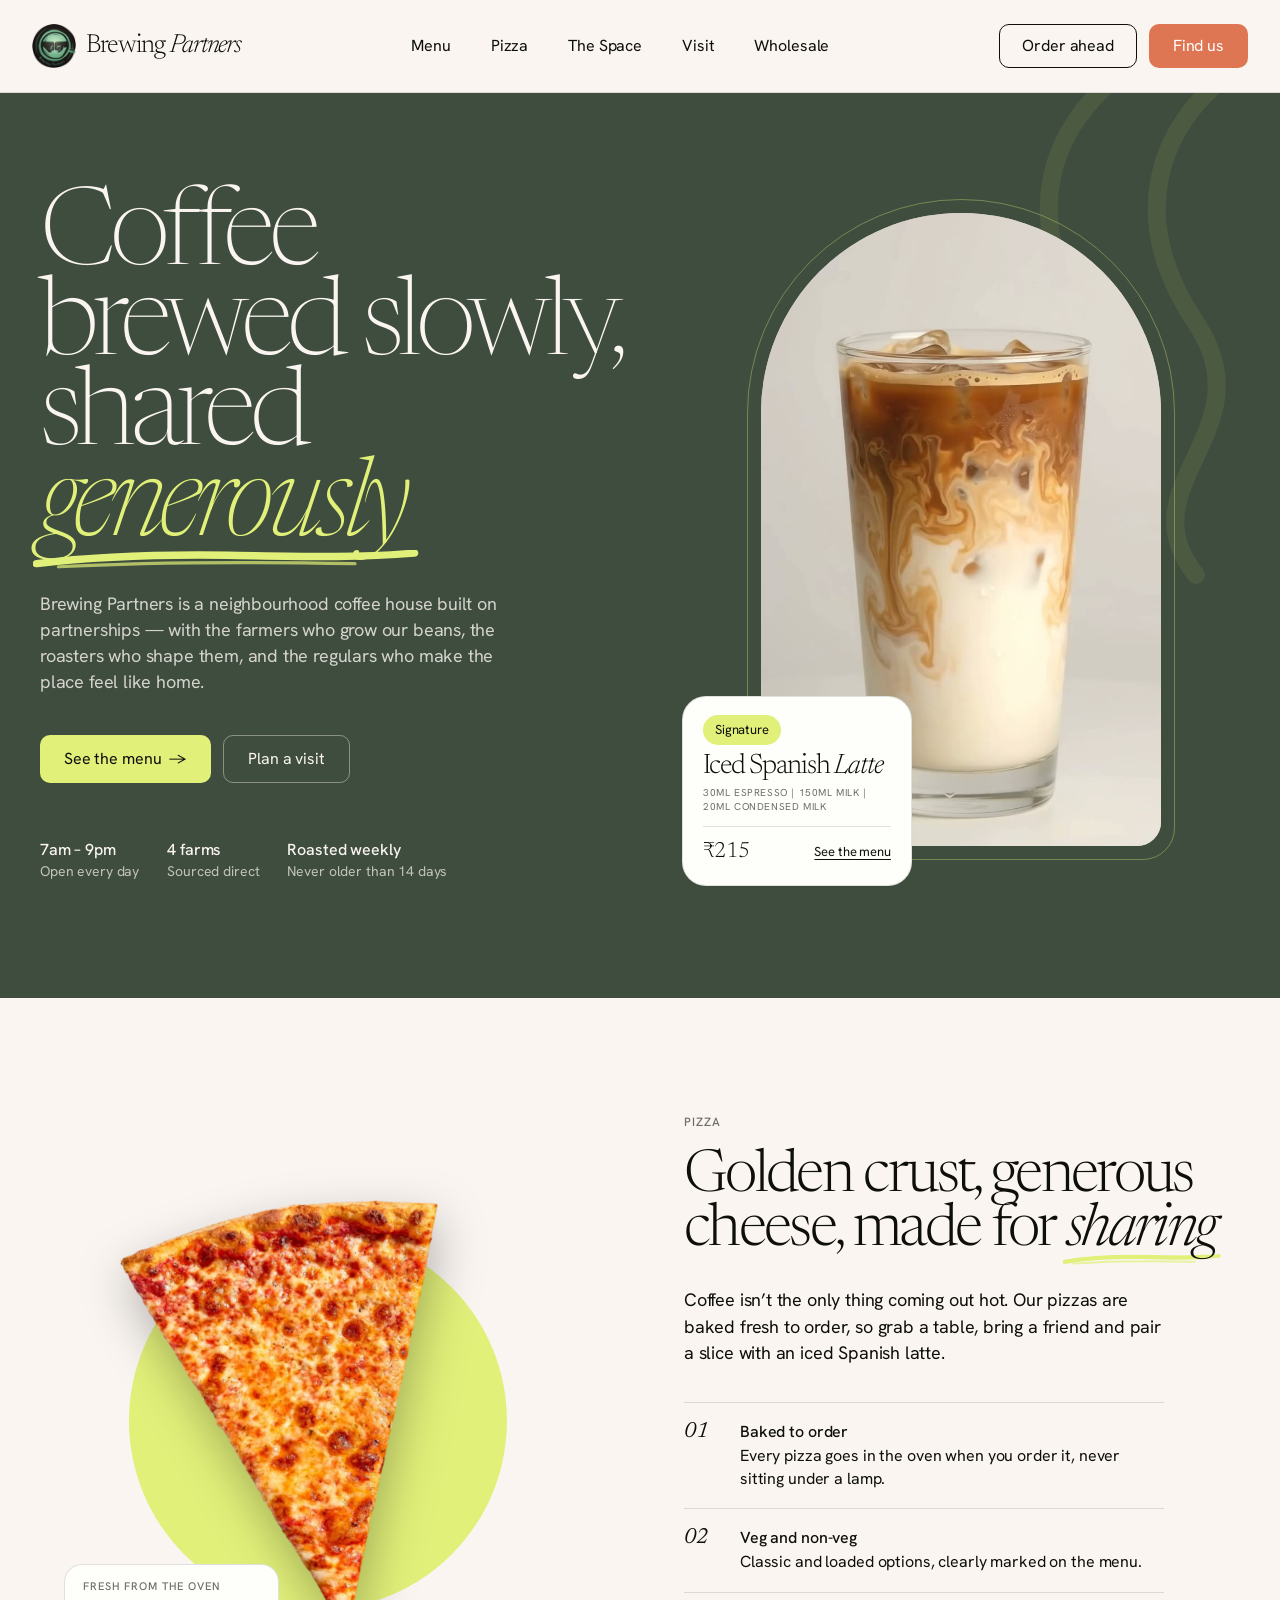
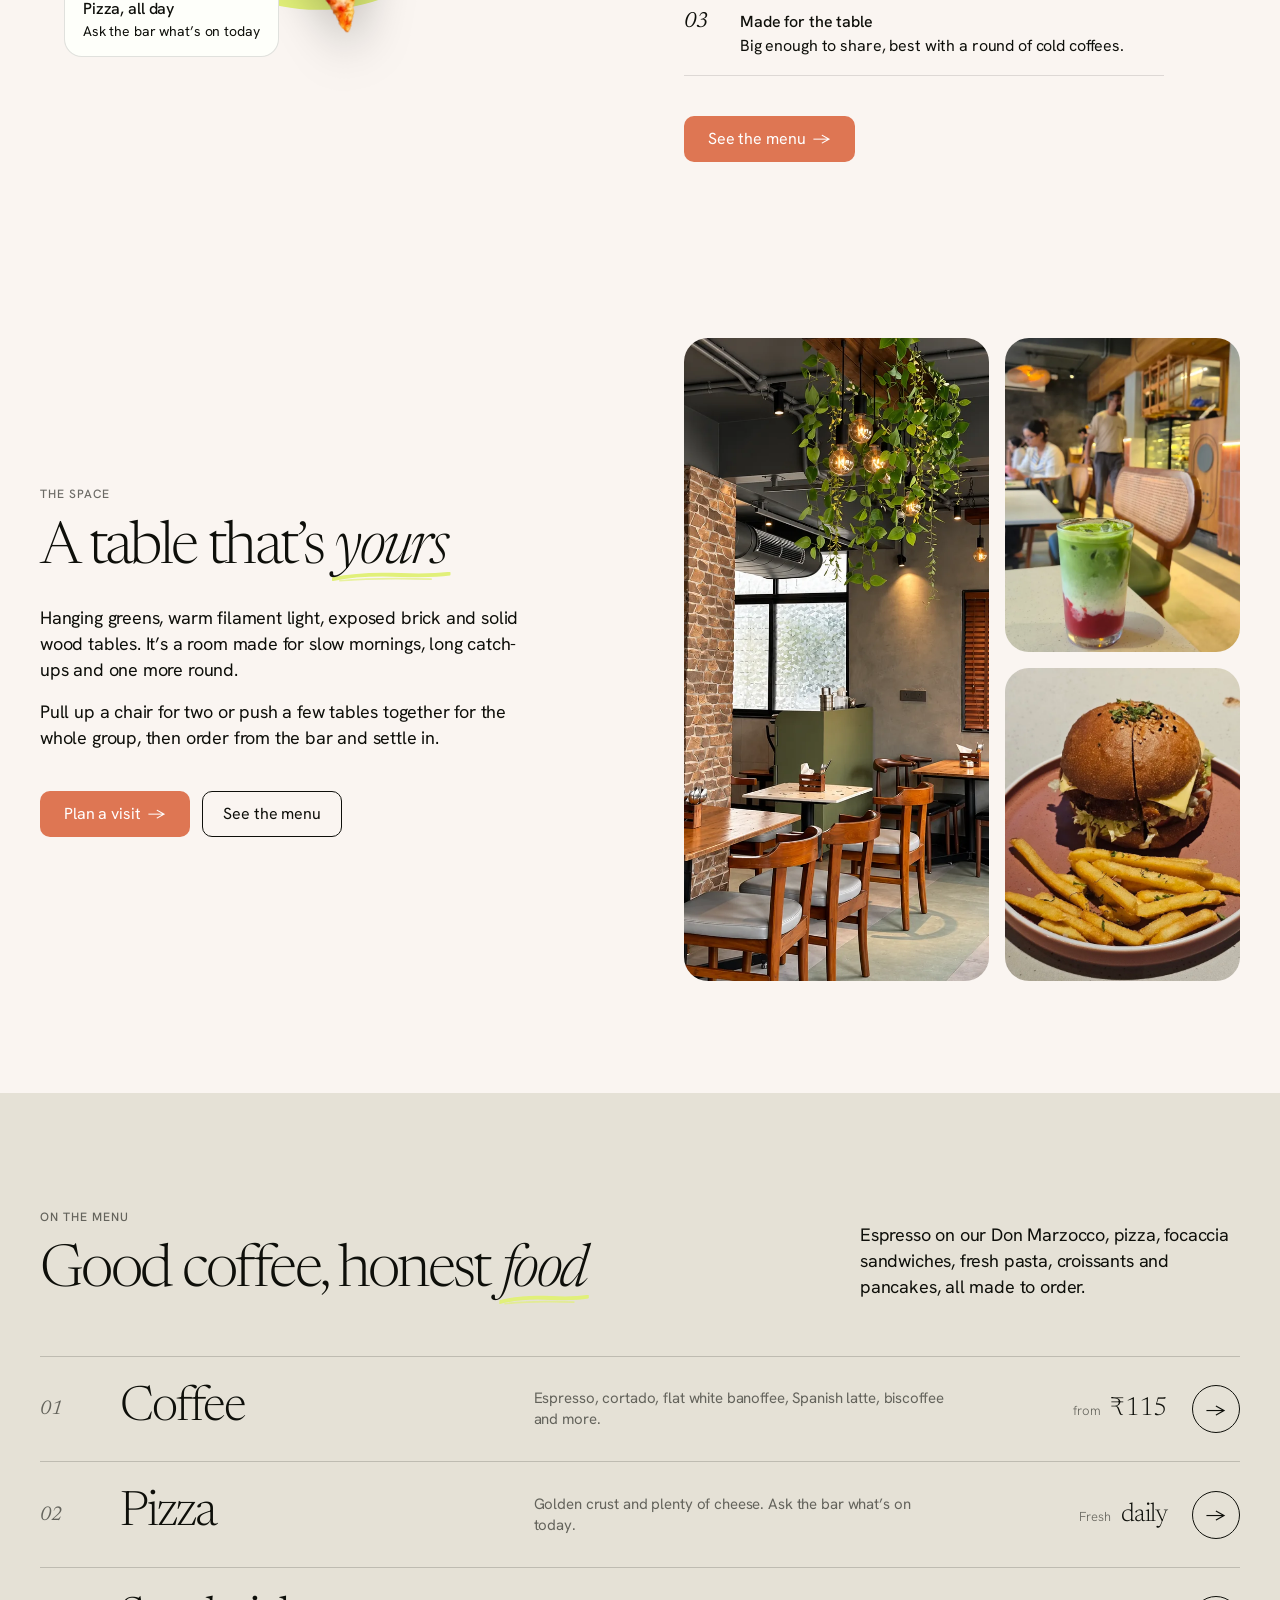
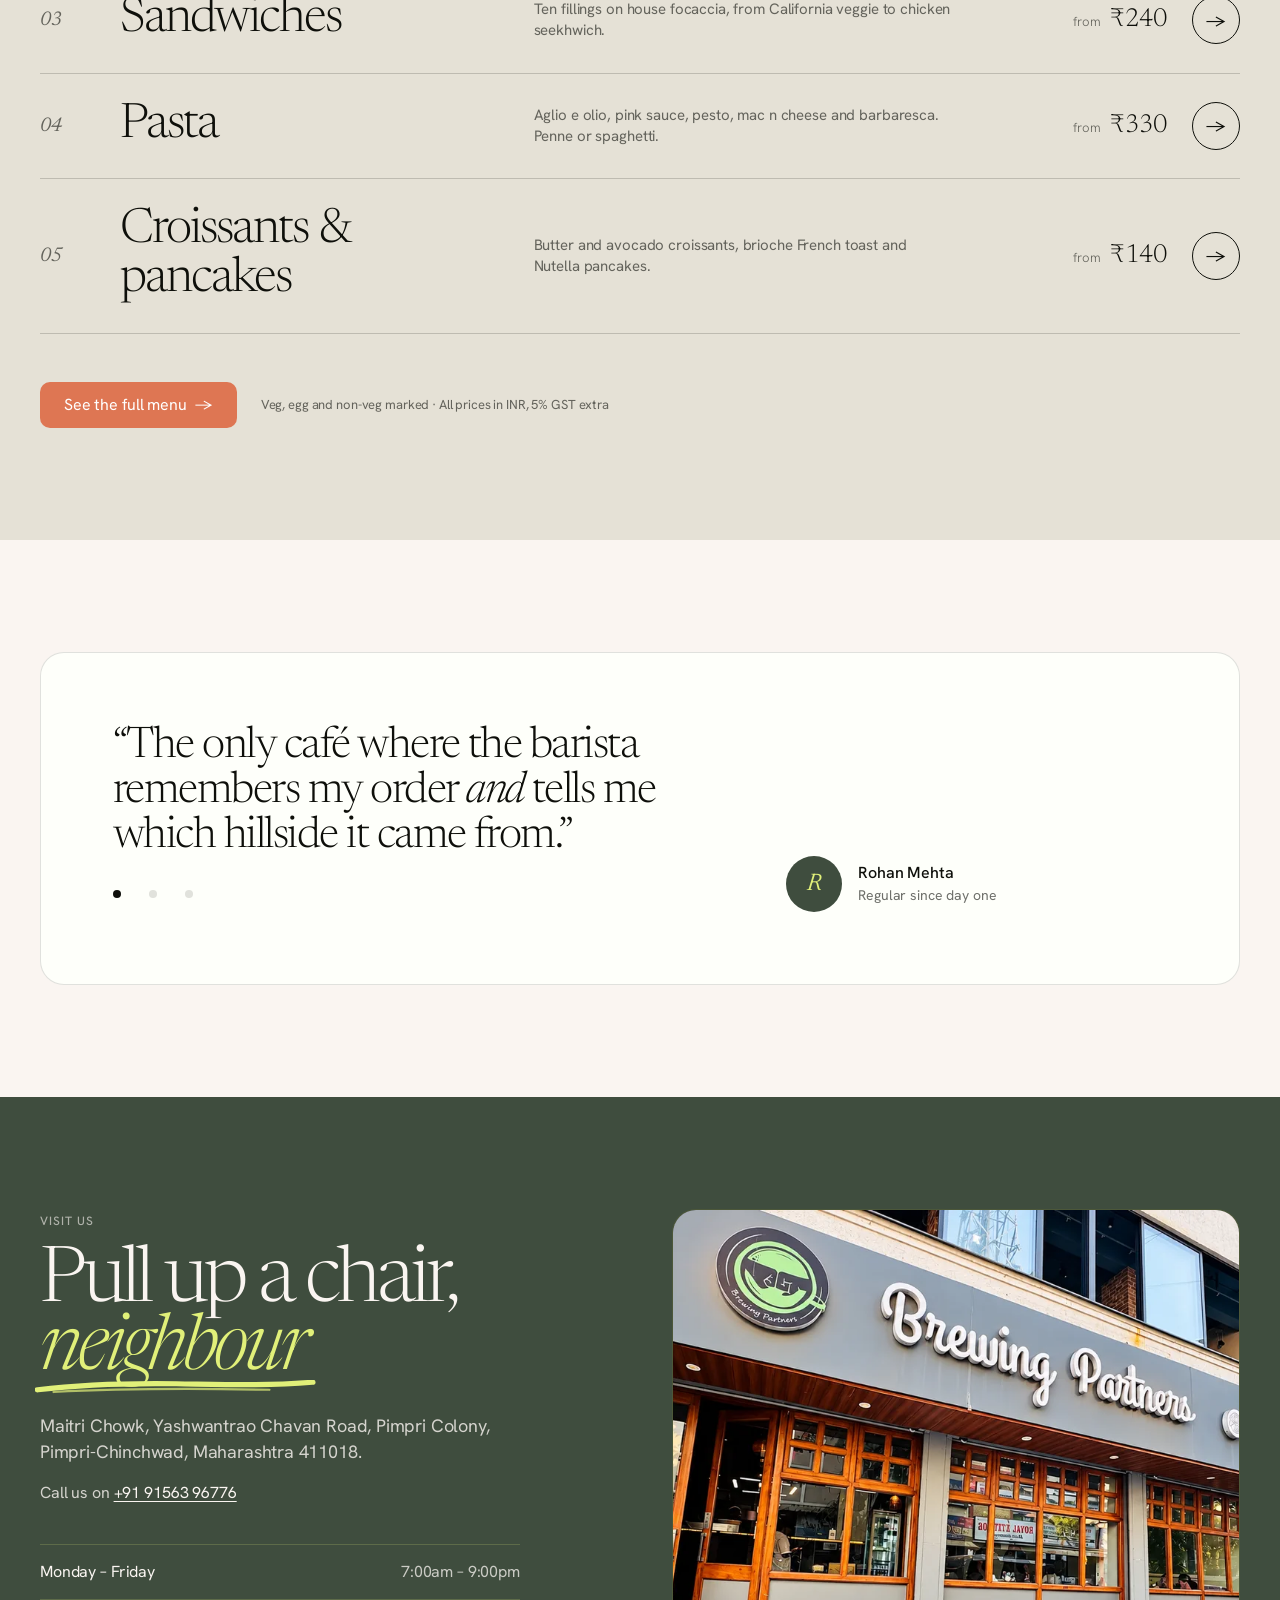
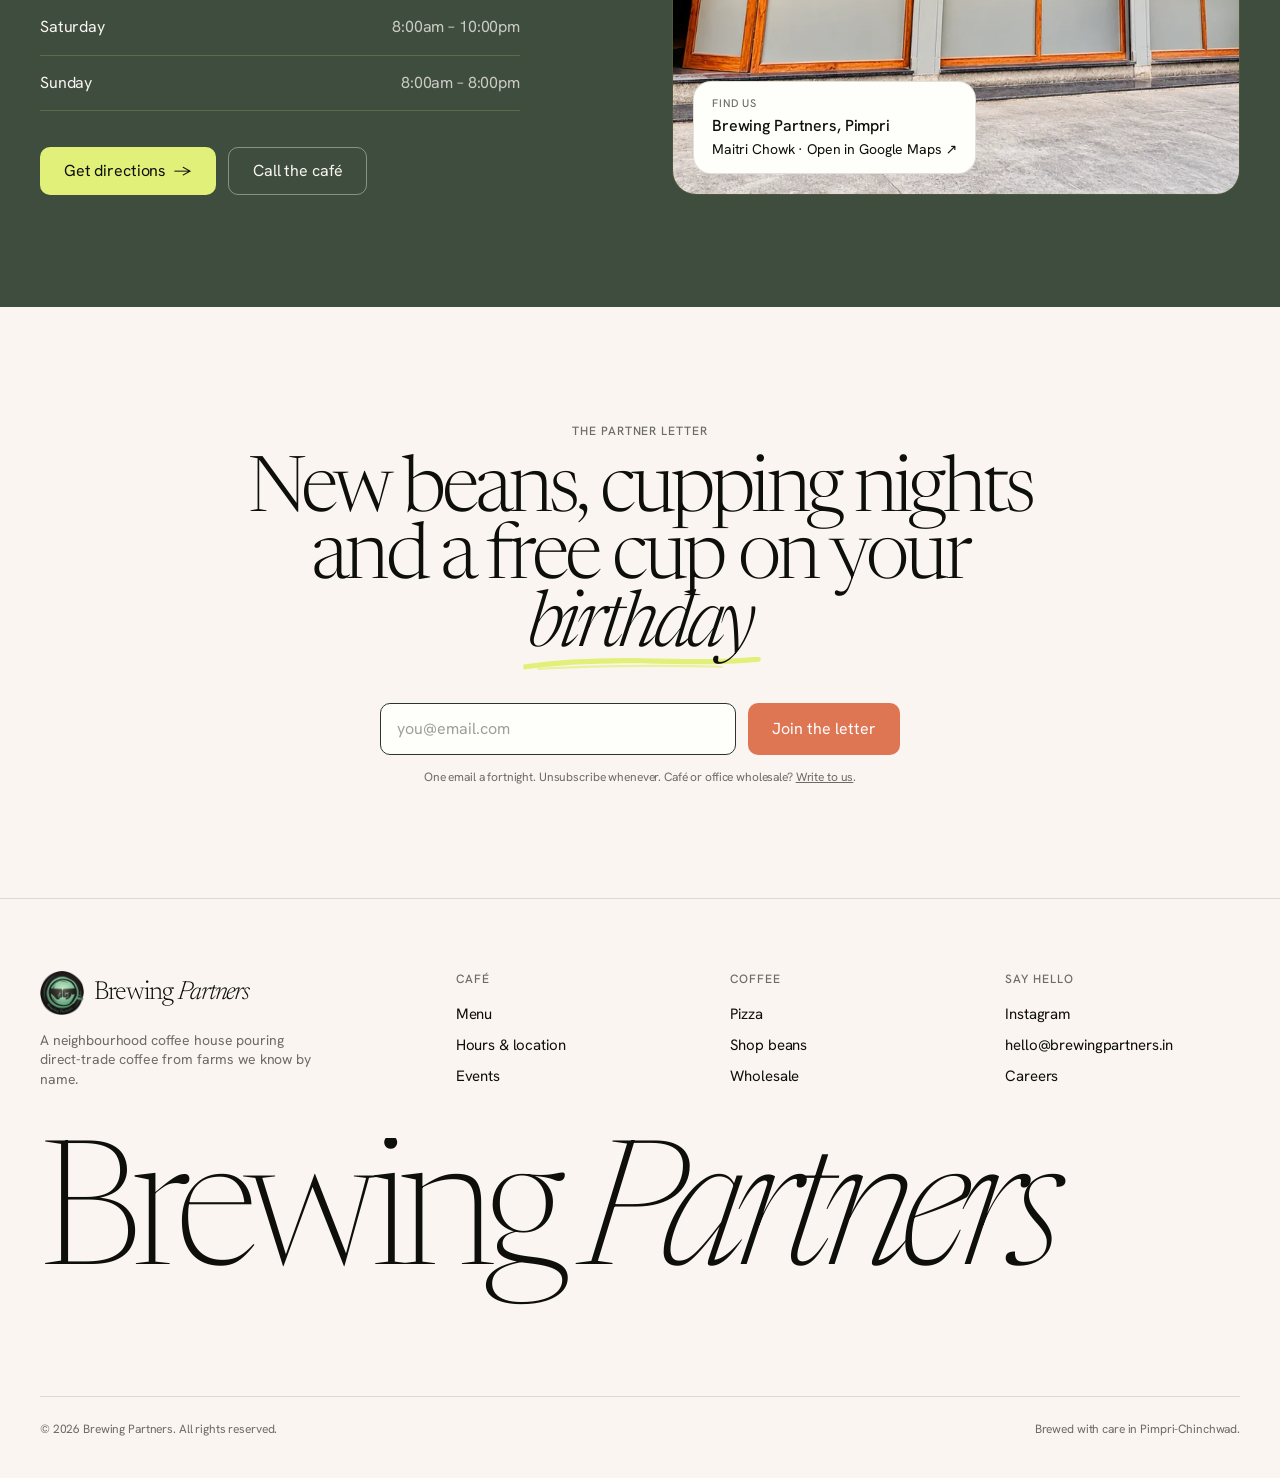
==== commit 966618cb: "Fix small-screen nav, add real address and storefront - Hide "Find us" in the nav below 400px so the" ====
--- a/index.html
+++ b/index.html
@@ -208,40 +208,26 @@
         <div class="reveal">
           <span class="eyebrow" style="color:rgba(250,245,241,.6)">Visit us</span>
           <h2 class="h1">Pull up a chair, <span class="mark">neighbour</span></h2>
-          <p class="lead">12 Lavelle Road, Bengaluru 560001. Two minutes from the metro, with bike racks out front and a quiet room upstairs.</p>
+          <p class="lead">Maitri Chowk, Yashwantrao Chavan Road, Pimpri Colony, Pimpri-Chinchwad, Maharashtra 411018.</p>
+          <p class="visit-phone">Call us on <a href="tel:+919156396776">+91 91563 96776</a></p>
           <div class="hours">
             <div><span>Monday – Friday</span><span>7:00am – 9:00pm</span></div>
             <div><span>Saturday</span><span>8:00am – 10:00pm</span></div>
             <div><span>Sunday</span><span>8:00am – 8:00pm</span></div>
           </div>
           <div class="hero-ctas">
-            <a href="#" class="btn btn-lime">Get directions <span class="arrow">→</span></a>
-            <a href="tel:+910000000000" class="btn btn-ghost-light">Call the bar</a>
-          </div>
-        </div>
-        <div class="map-card reveal">
-          <svg viewBox="0 0 500 460" preserveAspectRatio="xMidYMid slice" aria-hidden="true">
-            <rect width="500" height="460" fill="#2b352b"/>
-            <g stroke="#3f4d3e" stroke-width="18" fill="none" stroke-linecap="round">
-              <path d="M-20 120h540M-20 300h540M130 -20v500M360 -20v500"/>
-            </g>
-            <g stroke="#3f4d3e" stroke-width="6" fill="none" opacity=".8">
-              <path d="M-20 40l540 160M-20 400c160-40 320-20 540 40M240 -20c-20 160 20 320 0 500"/>
-            </g>
-            <rect x="160" y="150" width="170" height="120" rx="14" fill="#3f4d3e"/>
-            <circle cx="420" cy="380" r="46" fill="#3f4d3e"/>
-            <g transform="translate(245 160)">
-              <circle cx="0" cy="40" r="34" fill="#e1f079" opacity=".18"/>
-              <path d="M0 50c-14-16-22-26-22-38a22 22 0 0 1 44 0c0 12-8 22-22 38z" fill="#e1f079"/>
-              <circle cx="0" cy="12" r="8" fill="#2b352b"/>
-            </g>
-          </svg>
+            <a href="https://www.google.com/maps/dir//Brewing+Partners+-+Pimpri,+Maitri+chowk,+Yashwantrao+Chavan+Rd,+Pimpri+Colony,+Pimpri-Chinchwad,+Maharashtra+411018/@18.5180554,73.8536679,15z/data=!3m1!4b1!4m8!4m7!1m0!1m5!1m1!1s0x3bc2b9982cc31fa9:0xa47d4c94b9b21cbc!2m2!1d73.8196719!2d18.6248102?entry=ttu&amp;g_ep=EgoyMDI2MTAxNC4wIKXMDSoASAFQAw%3D%3D" class="btn btn-lime" target="_blank" rel="noopener">Get directions <span class="arrow">→</span></a>
+            <a href="tel:+919156396776" class="btn btn-ghost-light">Call the café</a>
+          </div>
+        </div>
+        <a href="https://www.google.com/maps/dir//Brewing+Partners+-+Pimpri,+Maitri+chowk,+Yashwantrao+Chavan+Rd,+Pimpri+Colony,+Pimpri-Chinchwad,+Maharashtra+411018/@18.5180554,73.8536679,15z/data=!3m1!4b1!4m8!4m7!1m0!1m5!1m1!1s0x3bc2b9982cc31fa9:0xa47d4c94b9b21cbc!2m2!1d73.8196719!2d18.6248102?entry=ttu&amp;g_ep=EgoyMDI2MTAxNC4wIKXMDSoASAFQAw%3D%3D" class="map-card reveal" target="_blank" rel="noopener" aria-label="Open Brewing Partners, Pimpri in Google Maps">
+          <img src="assets/storefront.webp" alt="The Brewing Partners storefront in Pimpri, with wooden doors and the logo sign above" width="1400" height="788" loading="lazy">
           <div class="media-badge">
-            <div class="label-sm">You are here</div>
-            <div class="order-name">Brewing Partners</div>
-            <div class="order-detail">12 Lavelle Road · Open now</div>
-          </div>
-        </div>
+            <div class="label-sm">Find us</div>
+            <div class="order-name">Brewing Partners, Pimpri</div>
+            <div class="order-detail">Maitri Chowk · Open in Google Maps ↗</div>
+          </div>
+        </a>
       </div>
     </section>
 
@@ -287,7 +273,7 @@
       <div class="footer-word" aria-hidden="true">Brewing <em>Partners</em></div>
       <div class="footer-base">
         <span>© <span id="year">2026</span> Brewing Partners. All rights reserved.</span>
-        <span>Brewed with care in Bengaluru.</span>
+        <span>Brewed with care in Pimpri-Chinchwad.</span>
       </div>
     </div>
   </footer>
--- a/css/styles.css
+++ b/css/styles.css
@@ -267,7 +267,7 @@
   font-size: 13px;
 }
 .drink-price .price { font-family: var(--font-display); font-weight: 300; font-size: 22px; letter-spacing: -0.02em; }
-.drink-price a { text-decoration: underline; text-underline-offset: 3px; }
+.drink-price a { text-decoration: underline; text-underline-offset: 3px; padding: 12px 0; margin: -12px 0; }
 
 .order-name { font-weight: 500; font-size: 16px; margin-top: 6px; }
 .order-detail { font-size: 14px; margin-top: 2px; }
@@ -449,9 +449,19 @@
 }
 .quote-by b { display: block; font-weight: 500; }
 .quote-by span { font-size: 14px; color: var(--ink-60); }
-.quote-dots { display: flex; gap: 8px; margin-top: 28px; }
-.quote-dots button { width: 8px; height: 8px; border-radius: 50%; border: 0; padding: 0; background: var(--hairline); cursor: pointer; }
-.quote-dots button.active { background: var(--color-ink-black); }
+.quote-dots { display: flex; gap: 0; margin: 16px 0 0 -14px; }
+/* 36px tap area around each 8px dot */
+.quote-dots button { position: relative; width: 36px; height: 36px; border: 0; padding: 0; background: none; cursor: pointer; }
+.quote-dots button::after {
+  content: '';
+  position: absolute;
+  inset: 0;
+  margin: auto;
+  width: 8px; height: 8px;
+  border-radius: 50%;
+  background: var(--hairline);
+}
+.quote-dots button.active::after { background: var(--color-ink-black); }
 
 /* ---------- Visit ---------- */
 .visit { background: var(--color-olive-grove); color: var(--color-cream-paper); padding: var(--section-y) 0; }
@@ -478,7 +488,17 @@
   overflow: hidden;
   min-height: 460px;
 }
-.map-card svg { position: absolute; inset: 0; width: 100%; height: 100%; }
+.map-card img {
+  position: absolute; inset: 0;
+  width: 100%; height: 100%;
+  object-fit: cover;
+  object-position: 52% center; /* keep the full logo and sign in frame */
+  transition: transform .6s ease;
+}
+.map-card:hover img { transform: scale(1.03); }
+.map-card .media-badge { left: 20px; bottom: 20px; max-width: 320px; }
+.visit-phone { margin-top: 16px; font-size: 16px; color: rgba(250, 245, 241, 0.8); }
+.visit-phone a { color: var(--color-cream-paper); text-decoration: underline; text-underline-offset: 3px; }
 .map-card .media-badge { color: var(--color-ink-black); }
 
 /* ---------- Newsletter ---------- */
@@ -564,6 +584,7 @@
   .hero { padding: 72px 0 80px; }
   .hero-grid, .feature-grid, .visit-grid, .quote-card { grid-template-columns: 1fr; }
   .feature-grid { gap: 48px; }
+  .map-card { min-height: 0; aspect-ratio: 4 / 3; }
   .feature-grid.reverse .feature-media, .feature-grid.reverse .space-collage { order: 0; }
   .stage { max-width: 560px; width: 100%; margin: 0 auto; }
   .section-head { flex-direction: column; align-items: flex-start; }
@@ -593,3 +614,12 @@
   .pizza-media .media-badge .order-detail { font-size: 12px; }
   .footer-grid { grid-template-columns: 1fr; }
 }
+
+/* Smallest phones (iPhone SE, compact Androids): the nav can't fit the
+   logo, "Find us" and the menu button, so "Find us" moves to the menu (Visit) */
+@media (max-width: 400px) {
+  .nav-actions .btn-primary { display: none; }
+  .nav .container { gap: 12px; }
+  .logo { font-size: 20px; gap: 8px; }
+  .logo img { width: 34px; height: 34px; }
+}
